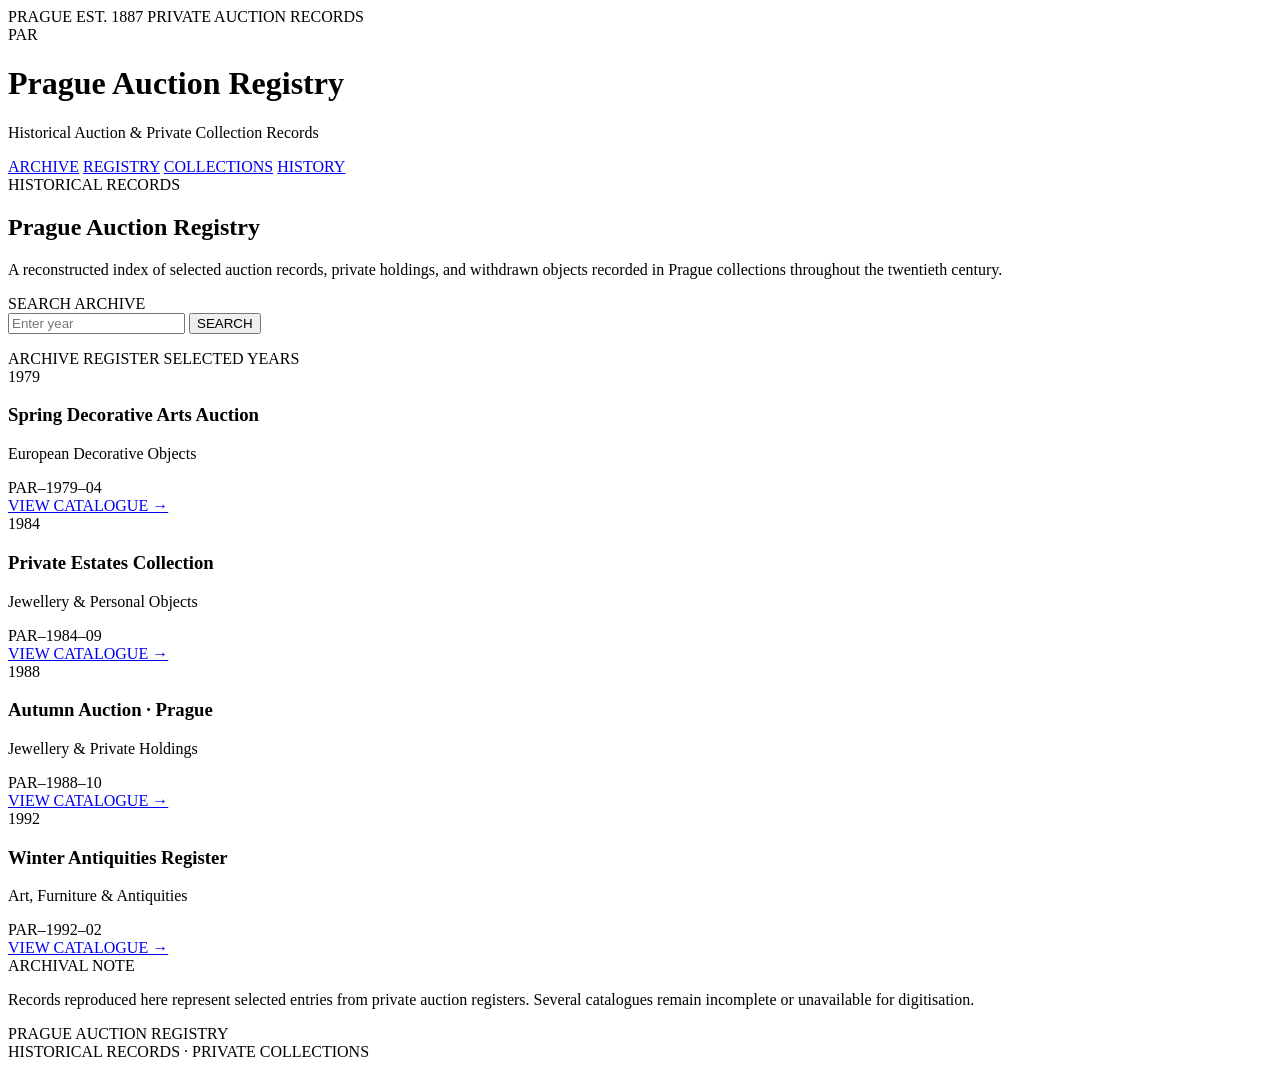
==== index.html @ 6ce58545 "Add initial HTML structure for auction registry" ====
<!DOCTYPE html>
<html lang="en">
<head>
    <meta charset="UTF-8">
    <meta name="viewport" content="width=device-width, initial-scale=1.0">

    <title>Prague Auction Registry</title>

    <link rel="stylesheet" href="style.css">
</head>

<body>

<header class="site-header">

    <div class="header-strip">
        <span>PRAGUE</span>
        <span>EST. 1887</span>
        <span>PRIVATE AUCTION RECORDS</span>
    </div>

    <div class="header-main">

        <div class="registry-mark">
            <div class="mark-circle">PAR</div>
        </div>

        <div class="title-block">
            <h1>Prague Auction Registry</h1>
            <p>Historical Auction &amp; Private Collection Records</p>
        </div>

    </div>

    <nav class="main-nav">
        <a href="index.html">ARCHIVE</a>
        <a href="#">REGISTRY</a>
        <a href="#">COLLECTIONS</a>
        <a href="#">HISTORY</a>
    </nav>

</header>


<main>

    <section class="intro">

        <div class="section-label">
            HISTORICAL RECORDS
        </div>

        <h2>Prague Auction Registry</h2>

        <p>
            A reconstructed index of selected auction records,
            private holdings, and withdrawn objects recorded in
            Prague collections throughout the twentieth century.
        </p>

    </section>


    <section class="search-section">

        <div class="section-label">
            SEARCH ARCHIVE
        </div>

        <div class="search-box">

            <input
                type="text"
                id="yearInput"
                placeholder="Enter year"
                maxlength="4"
            >

            <button onclick="searchArchive()">
                SEARCH
            </button>

        </div>

        <p id="searchMessage" class="search-message"></p>

    </section>


    <section class="catalogue-section">

        <div class="section-heading">
            <span>ARCHIVE REGISTER</span>
            <span>SELECTED YEARS</span>
        </div>


        <!-- 1979 -->

        <div class="catalogue-entry">

            <div class="catalogue-year">
                1979
            </div>

            <div class="catalogue-info">

                <h3>Spring Decorative Arts Auction</h3>

                <p>
                    European Decorative Objects
                </p>

                <span class="catalogue-ref">
                    PAR–1979–04
                </span>

            </div>

            <a href="#" class="view-link">
                VIEW CATALOGUE →
            </a>

        </div>


        <!-- 1984 -->

        <div class="catalogue-entry">

            <div class="catalogue-year">
                1984
            </div>

            <div class="catalogue-info">

                <h3>Private Estates Collection</h3>

                <p>
                    Jewellery &amp; Personal Objects
                </p>

                <span class="catalogue-ref">
                    PAR–1984–09
                </span>

            </div>

            <a href="#" class="view-link">
                VIEW CATALOGUE →
            </a>

        </div>


        <!-- 1988 -->

        <div class="catalogue-entry">

            <div class="catalogue-year">
                1988
            </div>

            <div class="catalogue-info">

                <h3>Autumn Auction · Prague</h3>

                <p>
                    Jewellery &amp; Private Holdings
                </p>

                <span class="catalogue-ref">
                    PAR–1988–10
                </span>

            </div>

            <a href="catalogue-1988.html" class="view-link">
                VIEW CATALOGUE →
            </a>

        </div>


        <!-- 1992 -->

        <div class="catalogue-entry">

            <div class="catalogue-year">
                1992
            </div>

            <div class="catalogue-info">

                <h3>Winter Antiquities Register</h3>

                <p>
                    Art, Furniture &amp; Antiquities
                </p>

                <span class="catalogue-ref">
                    PAR–1992–02
                </span>

            </div>

            <a href="#" class="view-link">
                VIEW CATALOGUE →
            </a>

        </div>

    </section>


    <section class="archive-note">

        <div class="note-label">
            ARCHIVAL NOTE
        </div>

        <p>
            Records reproduced here represent selected entries
            from private auction registers. Several catalogues
            remain incomplete or unavailable for digitisation.
        </p>

    </section>

</main>


<footer>

    <div>
        PRAGUE AUCTION REGISTRY
    </div>

    <div>
        HISTORICAL RECORDS · PRIVATE COLLECTIONS
    </div>

</footer>


<script>

function searchArchive() {

    const year = document
        .getElementById("yearInput")
        .value
        .trim();

    const message = document.getElementById("searchMessage");

    if (year === "1988") {

        window.location.href = "catalogue-1988.html";

    } else if (year === "") {

        message.textContent = "Please enter a year.";

    } else {

        message.textContent =
            "No catalogue is currently available for this year.";

    }

}

</script>

</body>
</html>
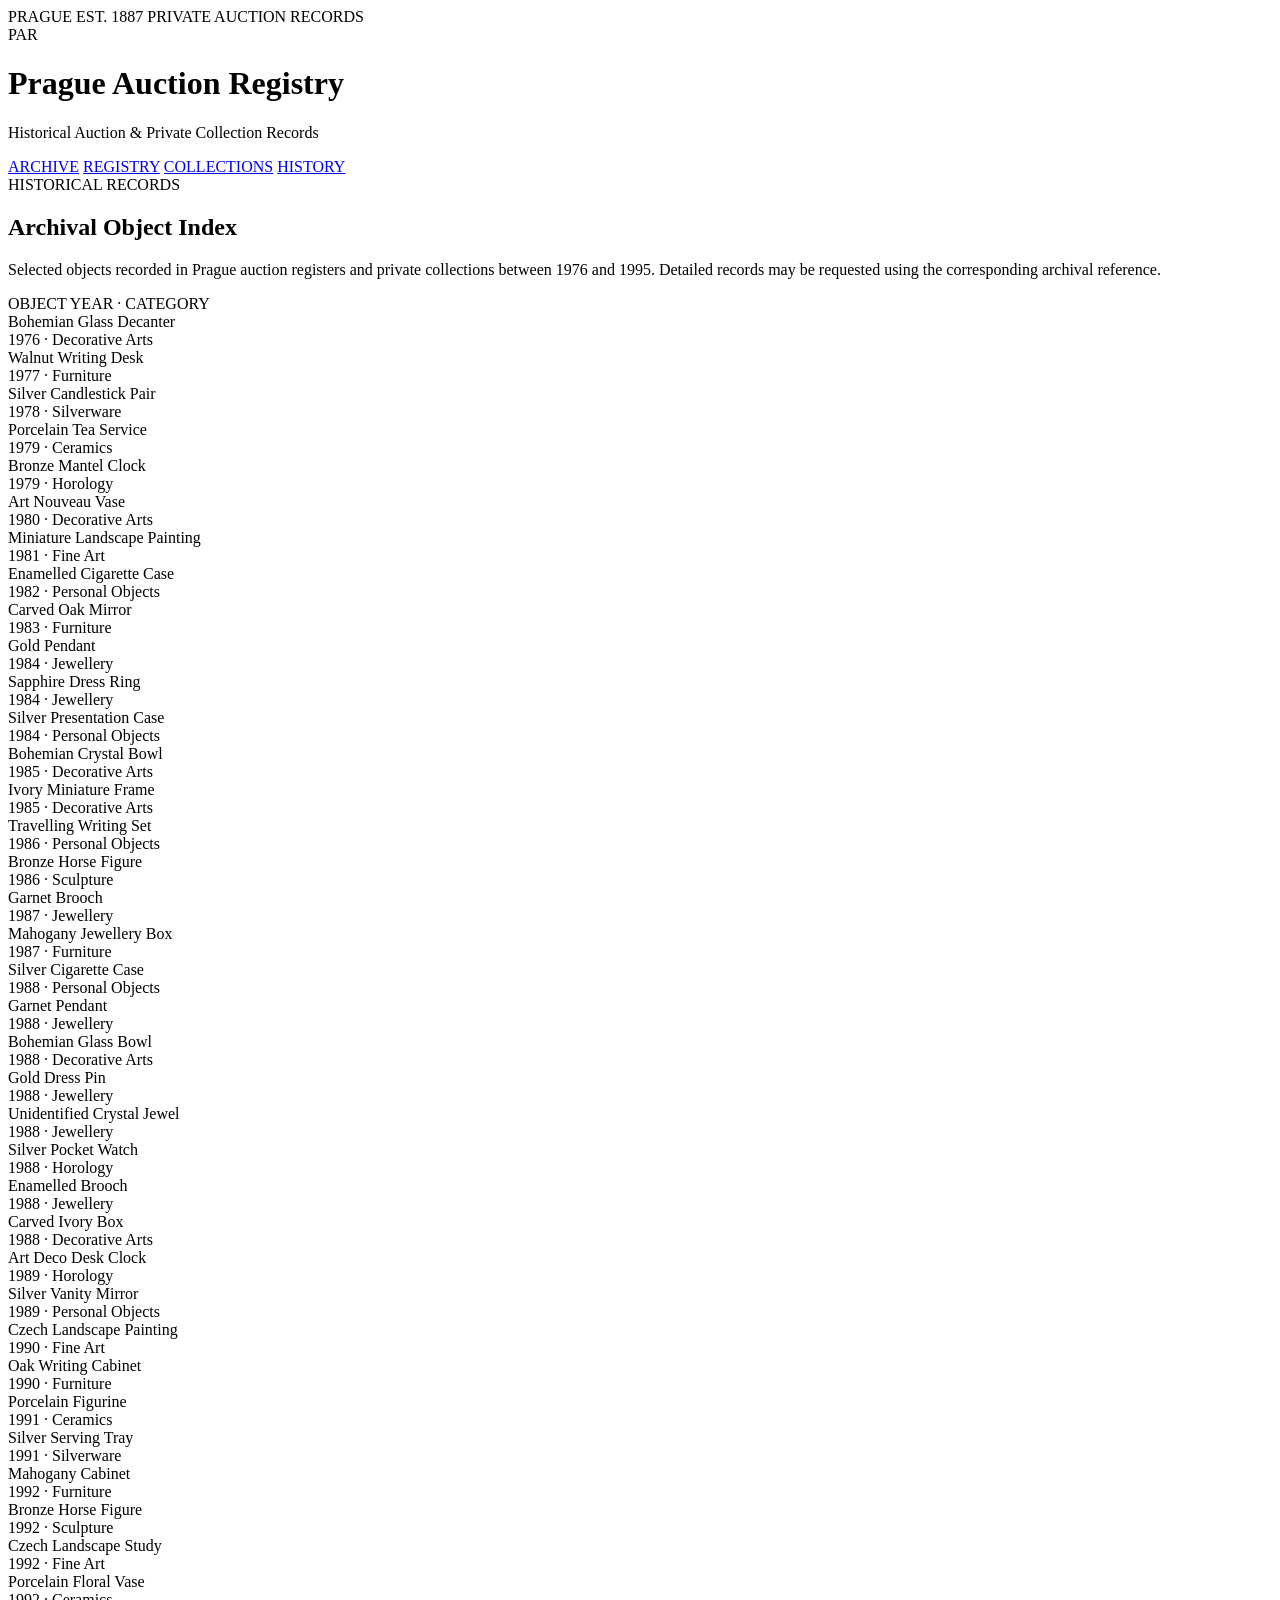
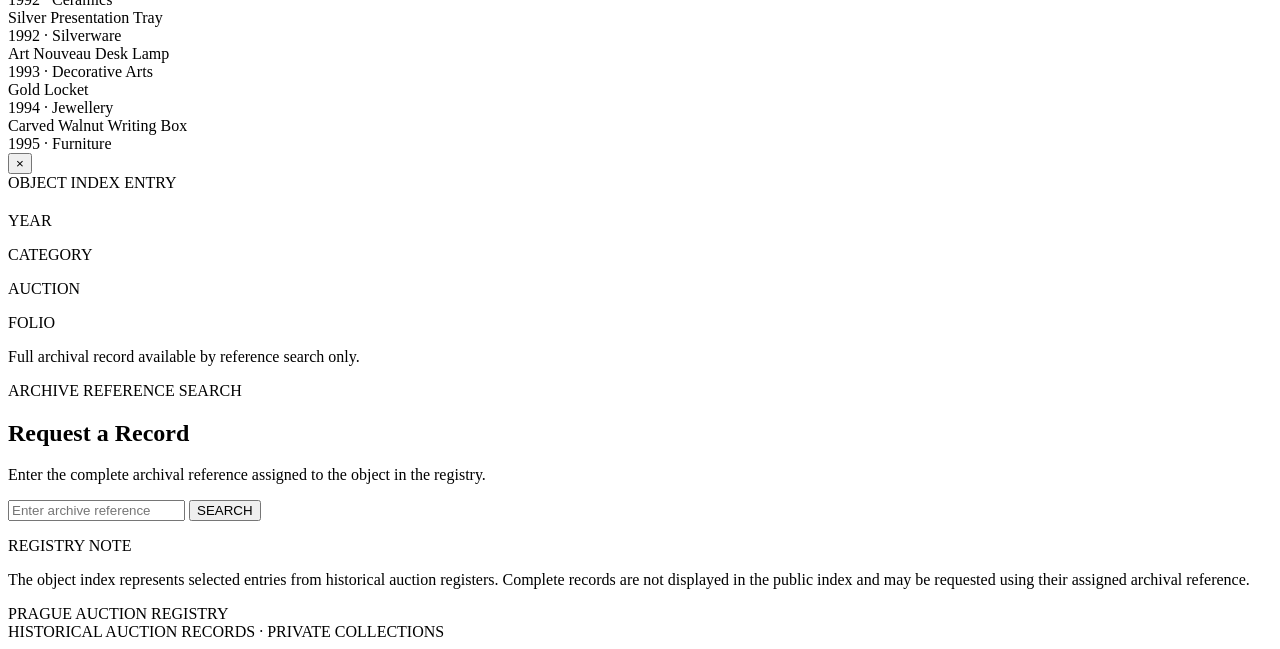
==== commit 31f92240: "Revise index.html for archival object index Updated the Prague Auction Registry to include an archiv" ====
--- a/index.html
+++ b/index.html
@@ -3,9 +3,7 @@
 <head>
     <meta charset="UTF-8">
     <meta name="viewport" content="width=device-width, initial-scale=1.0">
-
     <title>Prague Auction Registry</title>
-
     <link rel="stylesheet" href="style.css">
 </head>
 
@@ -50,179 +48,538 @@
             HISTORICAL RECORDS
         </div>
 
-        <h2>Prague Auction Registry</h2>
+        <h2>Archival Object Index</h2>
 
         <p>
-            A reconstructed index of selected auction records,
-            private holdings, and withdrawn objects recorded in
-            Prague collections throughout the twentieth century.
+            Selected objects recorded in Prague auction registers
+            and private collections between 1976 and 1995.
+            Detailed records may be requested using the
+            corresponding archival reference.
         </p>
 
     </section>
 
 
-    <section class="search-section">
+    <section class="index-section">
+
+        <div class="section-heading">
+            <span>OBJECT</span>
+            <span>YEAR · CATEGORY</span>
+        </div>
+
+
+        <!-- 1976 -->
+
+        <div class="object-entry" onclick="showObject('1')">
+            <div class="object-name">
+                Bohemian Glass Decanter
+            </div>
+            <div class="object-meta">
+                1976 · Decorative Arts
+            </div>
+        </div>
+
+
+        <!-- 1977 -->
+
+        <div class="object-entry" onclick="showObject('2')">
+            <div class="object-name">
+                Walnut Writing Desk
+            </div>
+            <div class="object-meta">
+                1977 · Furniture
+            </div>
+        </div>
+
+
+        <!-- 1978 -->
+
+        <div class="object-entry" onclick="showObject('3')">
+            <div class="object-name">
+                Silver Candlestick Pair
+            </div>
+            <div class="object-meta">
+                1978 · Silverware
+            </div>
+        </div>
+
+
+        <!-- 1979 -->
+
+        <div class="object-entry" onclick="showObject('4')">
+            <div class="object-name">
+                Porcelain Tea Service
+            </div>
+            <div class="object-meta">
+                1979 · Ceramics
+            </div>
+        </div>
+
+        <div class="object-entry" onclick="showObject('5')">
+            <div class="object-name">
+                Bronze Mantel Clock
+            </div>
+            <div class="object-meta">
+                1979 · Horology
+            </div>
+        </div>
+
+
+        <!-- 1980 -->
+
+        <div class="object-entry" onclick="showObject('6')">
+            <div class="object-name">
+                Art Nouveau Vase
+            </div>
+            <div class="object-meta">
+                1980 · Decorative Arts
+            </div>
+        </div>
+
+
+        <!-- 1981 -->
+
+        <div class="object-entry" onclick="showObject('7')">
+            <div class="object-name">
+                Miniature Landscape Painting
+            </div>
+            <div class="object-meta">
+                1981 · Fine Art
+            </div>
+        </div>
+
+
+        <!-- 1982 -->
+
+        <div class="object-entry" onclick="showObject('8')">
+            <div class="object-name">
+                Enamelled Cigarette Case
+            </div>
+            <div class="object-meta">
+                1982 · Personal Objects
+            </div>
+        </div>
+
+
+        <!-- 1983 -->
+
+        <div class="object-entry" onclick="showObject('9')">
+            <div class="object-name">
+                Carved Oak Mirror
+            </div>
+            <div class="object-meta">
+                1983 · Furniture
+            </div>
+        </div>
+
+
+        <!-- 1984 -->
+
+        <div class="object-entry" onclick="showObject('10')">
+            <div class="object-name">
+                Gold Pendant
+            </div>
+            <div class="object-meta">
+                1984 · Jewellery
+            </div>
+        </div>
+
+        <div class="object-entry" onclick="showObject('11')">
+            <div class="object-name">
+                Sapphire Dress Ring
+            </div>
+            <div class="object-meta">
+                1984 · Jewellery
+            </div>
+        </div>
+
+        <div class="object-entry" onclick="showObject('12')">
+            <div class="object-name">
+                Silver Presentation Case
+            </div>
+            <div class="object-meta">
+                1984 · Personal Objects
+            </div>
+        </div>
+
+
+        <!-- 1985 -->
+
+        <div class="object-entry" onclick="showObject('13')">
+            <div class="object-name">
+                Bohemian Crystal Bowl
+            </div>
+            <div class="object-meta">
+                1985 · Decorative Arts
+            </div>
+        </div>
+
+        <div class="object-entry" onclick="showObject('14')">
+            <div class="object-name">
+                Ivory Miniature Frame
+            </div>
+            <div class="object-meta">
+                1985 · Decorative Arts
+            </div>
+        </div>
+
+
+        <!-- 1986 -->
+
+        <div class="object-entry" onclick="showObject('15')">
+            <div class="object-name">
+                Travelling Writing Set
+            </div>
+            <div class="object-meta">
+                1986 · Personal Objects
+            </div>
+        </div>
+
+        <div class="object-entry" onclick="showObject('16')">
+            <div class="object-name">
+                Bronze Horse Figure
+            </div>
+            <div class="object-meta">
+                1986 · Sculpture
+            </div>
+        </div>
+
+
+        <!-- 1987 -->
+
+        <div class="object-entry" onclick="showObject('17')">
+            <div class="object-name">
+                Garnet Brooch
+            </div>
+            <div class="object-meta">
+                1987 · Jewellery
+            </div>
+        </div>
+
+        <div class="object-entry" onclick="showObject('18')">
+            <div class="object-name">
+                Mahogany Jewellery Box
+            </div>
+            <div class="object-meta">
+                1987 · Furniture
+            </div>
+        </div>
+
+
+        <!-- 1988 -->
+
+        <div class="object-entry" onclick="showObject('19')">
+            <div class="object-name">
+                Silver Cigarette Case
+            </div>
+            <div class="object-meta">
+                1988 · Personal Objects
+            </div>
+        </div>
+
+        <div class="object-entry" onclick="showObject('20')">
+            <div class="object-name">
+                Garnet Pendant
+            </div>
+            <div class="object-meta">
+                1988 · Jewellery
+            </div>
+        </div>
+
+        <div class="object-entry" onclick="showObject('21')">
+            <div class="object-name">
+                Bohemian Glass Bowl
+            </div>
+            <div class="object-meta">
+                1988 · Decorative Arts
+            </div>
+        </div>
+
+        <div class="object-entry" onclick="showObject('22')">
+            <div class="object-name">
+                Gold Dress Pin
+            </div>
+            <div class="object-meta">
+                1988 · Jewellery
+            </div>
+        </div>
+
+        <div class="object-entry" onclick="showObject('23')">
+            <div class="object-name">
+                Unidentified Crystal Jewel
+            </div>
+            <div class="object-meta">
+                1988 · Jewellery
+            </div>
+        </div>
+
+        <div class="object-entry" onclick="showObject('24')">
+            <div class="object-name">
+                Silver Pocket Watch
+            </div>
+            <div class="object-meta">
+                1988 · Horology
+            </div>
+        </div>
+
+        <div class="object-entry" onclick="showObject('25')">
+            <div class="object-name">
+                Enamelled Brooch
+            </div>
+            <div class="object-meta">
+                1988 · Jewellery
+            </div>
+        </div>
+
+        <div class="object-entry" onclick="showObject('26')">
+            <div class="object-name">
+                Carved Ivory Box
+            </div>
+            <div class="object-meta">
+                1988 · Decorative Arts
+            </div>
+        </div>
+
+
+        <!-- 1989 -->
+
+        <div class="object-entry" onclick="showObject('27')">
+            <div class="object-name">
+                Art Deco Desk Clock
+            </div>
+            <div class="object-meta">
+                1989 · Horology
+            </div>
+        </div>
+
+        <div class="object-entry" onclick="showObject('28')">
+            <div class="object-name">
+                Silver Vanity Mirror
+            </div>
+            <div class="object-meta">
+                1989 · Personal Objects
+            </div>
+        </div>
+
+
+        <!-- 1990 -->
+
+        <div class="object-entry" onclick="showObject('29')">
+            <div class="object-name">
+                Czech Landscape Painting
+            </div>
+            <div class="object-meta">
+                1990 · Fine Art
+            </div>
+        </div>
+
+        <div class="object-entry" onclick="showObject('30')">
+            <div class="object-name">
+                Oak Writing Cabinet
+            </div>
+            <div class="object-meta">
+                1990 · Furniture
+            </div>
+        </div>
+
+
+        <!-- 1991 -->
+
+        <div class="object-entry" onclick="showObject('31')">
+            <div class="object-name">
+                Porcelain Figurine
+            </div>
+            <div class="object-meta">
+                1991 · Ceramics
+            </div>
+        </div>
+
+        <div class="object-entry" onclick="showObject('32')">
+            <div class="object-name">
+                Silver Serving Tray
+            </div>
+            <div class="object-meta">
+                1991 · Silverware
+            </div>
+        </div>
+
+
+        <!-- 1992 -->
+
+        <div class="object-entry" onclick="showObject('33')">
+            <div class="object-name">
+                Mahogany Cabinet
+            </div>
+            <div class="object-meta">
+                1992 · Furniture
+            </div>
+        </div>
+
+        <div class="object-entry" onclick="showObject('34')">
+            <div class="object-name">
+                Bronze Horse Figure
+            </div>
+            <div class="object-meta">
+                1992 · Sculpture
+            </div>
+        </div>
+
+        <div class="object-entry" onclick="showObject('35')">
+            <div class="object-name">
+                Czech Landscape Study
+            </div>
+            <div class="object-meta">
+                1992 · Fine Art
+            </div>
+        </div>
+
+        <div class="object-entry" onclick="showObject('36')">
+            <div class="object-name">
+                Porcelain Floral Vase
+            </div>
+            <div class="object-meta">
+                1992 · Ceramics
+            </div>
+        </div>
+
+        <div class="object-entry" onclick="showObject('37')">
+            <div class="object-name">
+                Silver Presentation Tray
+            </div>
+            <div class="object-meta">
+                1992 · Silverware
+            </div>
+        </div>
+
+
+        <!-- 1993 -->
+
+        <div class="object-entry" onclick="showObject('38')">
+            <div class="object-name">
+                Art Nouveau Desk Lamp
+            </div>
+            <div class="object-meta">
+                1993 · Decorative Arts
+            </div>
+        </div>
+
+
+        <!-- 1994 -->
+
+        <div class="object-entry" onclick="showObject('39')">
+            <div class="object-name">
+                Gold Locket
+            </div>
+            <div class="object-meta">
+                1994 · Jewellery
+            </div>
+        </div>
+
+
+        <!-- 1995 -->
+
+        <div class="object-entry" onclick="showObject('40')">
+            <div class="object-name">
+                Carved Walnut Writing Box
+            </div>
+            <div class="object-meta">
+                1995 · Furniture
+            </div>
+        </div>
+
+    </section>
+
+
+    <!-- OBJECT DETAIL PANEL -->
+
+    <section id="objectPanel" class="object-panel">
+
+        <button class="close-panel" onclick="closeObject()">
+            ×
+        </button>
 
         <div class="section-label">
-            SEARCH ARCHIVE
-        </div>
+            OBJECT INDEX ENTRY
+        </div>
+
+        <h2 id="panelName"></h2>
+
+        <div class="panel-details">
+
+            <p>
+                <span>YEAR</span>
+                <strong id="panelYear"></strong>
+            </p>
+
+            <p>
+                <span>CATEGORY</span>
+                <strong id="panelCategory"></strong>
+            </p>
+
+            <p>
+                <span>AUCTION</span>
+                <strong id="panelAuction"></strong>
+            </p>
+
+            <p>
+                <span>FOLIO</span>
+                <strong id="panelFolio"></strong>
+            </p>
+
+        </div>
+
+        <p class="panel-note">
+            Full archival record available by reference search only.
+        </p>
+
+    </section>
+
+
+    <!-- SEARCH -->
+
+    <section class="reference-search">
+
+        <div class="section-label">
+            ARCHIVE REFERENCE SEARCH
+        </div>
+
+        <h2>Request a Record</h2>
+
+        <p>
+            Enter the complete archival reference assigned to
+            the object in the registry.
+        </p>
 
         <div class="search-box">
 
             <input
                 type="text"
-                id="yearInput"
-                placeholder="Enter year"
-                maxlength="4"
+                id="referenceInput"
+                placeholder="Enter archive reference"
             >
 
-            <button onclick="searchArchive()">
+            <button onclick="searchReference()">
                 SEARCH
             </button>
 
         </div>
 
-        <p id="searchMessage" class="search-message"></p>
+        <p id="referenceMessage" class="search-message"></p>
 
     </section>
 
 
-    <section class="catalogue-section">
-
-        <div class="section-heading">
-            <span>ARCHIVE REGISTER</span>
-            <span>SELECTED YEARS</span>
-        </div>
-
-
-        <!-- 1979 -->
-
-        <div class="catalogue-entry">
-
-            <div class="catalogue-year">
-                1979
-            </div>
-
-            <div class="catalogue-info">
-
-                <h3>Spring Decorative Arts Auction</h3>
-
-                <p>
-                    European Decorative Objects
-                </p>
-
-                <span class="catalogue-ref">
-                    PAR–1979–04
-                </span>
-
-            </div>
-
-            <a href="#" class="view-link">
-                VIEW CATALOGUE →
-            </a>
-
-        </div>
-
-
-        <!-- 1984 -->
-
-        <div class="catalogue-entry">
-
-            <div class="catalogue-year">
-                1984
-            </div>
-
-            <div class="catalogue-info">
-
-                <h3>Private Estates Collection</h3>
-
-                <p>
-                    Jewellery &amp; Personal Objects
-                </p>
-
-                <span class="catalogue-ref">
-                    PAR–1984–09
-                </span>
-
-            </div>
-
-            <a href="#" class="view-link">
-                VIEW CATALOGUE →
-            </a>
-
-        </div>
-
-
-        <!-- 1988 -->
-
-        <div class="catalogue-entry">
-
-            <div class="catalogue-year">
-                1988
-            </div>
-
-            <div class="catalogue-info">
-
-                <h3>Autumn Auction · Prague</h3>
-
-                <p>
-                    Jewellery &amp; Private Holdings
-                </p>
-
-                <span class="catalogue-ref">
-                    PAR–1988–10
-                </span>
-
-            </div>
-
-            <a href="catalogue-1988.html" class="view-link">
-                VIEW CATALOGUE →
-            </a>
-
-        </div>
-
-
-        <!-- 1992 -->
-
-        <div class="catalogue-entry">
-
-            <div class="catalogue-year">
-                1992
-            </div>
-
-            <div class="catalogue-info">
-
-                <h3>Winter Antiquities Register</h3>
-
-                <p>
-                    Art, Furniture &amp; Antiquities
-                </p>
-
-                <span class="catalogue-ref">
-                    PAR–1992–02
-                </span>
-
-            </div>
-
-            <a href="#" class="view-link">
-                VIEW CATALOGUE →
-            </a>
-
-        </div>
-
-    </section>
-
-
     <section class="archive-note">
 
         <div class="note-label">
-            ARCHIVAL NOTE
+            REGISTRY NOTE
         </div>
 
         <p>
-            Records reproduced here represent selected entries
-            from private auction registers. Several catalogues
-            remain incomplete or unavailable for digitisation.
+            The object index represents selected entries from
+            historical auction registers. Complete records are
+            not displayed in the public index and may be requested
+            using their assigned archival reference.
         </p>
 
     </section>
@@ -237,7 +594,7 @@
     </div>
 
     <div>
-        HISTORICAL RECORDS · PRIVATE COLLECTIONS
+        HISTORICAL AUCTION RECORDS · PRIVATE COLLECTIONS
     </div>
 
 </footer>
@@ -245,27 +602,389 @@
 
 <script>
 
-function searchArchive() {
-
-    const year = document
-        .getElementById("yearInput")
+const objects = {
+
+    "1": {
+        name: "Bohemian Glass Decanter",
+        year: "1976",
+        category: "Decorative Arts",
+        auction: "Spring Decorative Arts Register",
+        folio: "014"
+    },
+
+    "2": {
+        name: "Walnut Writing Desk",
+        year: "1977",
+        category: "Furniture",
+        auction: "Winter Private Holdings",
+        folio: "021"
+    },
+
+    "3": {
+        name: "Silver Candlestick Pair",
+        year: "1978",
+        category: "Silverware",
+        auction: "Spring Household Collection",
+        folio: "033"
+    },
+
+    "4": {
+        name: "Porcelain Tea Service",
+        year: "1979",
+        category: "Ceramics",
+        auction: "Spring Decorative Arts Auction",
+        folio: "041"
+    },
+
+    "5": {
+        name: "Bronze Mantel Clock",
+        year: "1979",
+        category: "Horology",
+        auction: "Spring Decorative Arts Auction",
+        folio: "047"
+    },
+
+    "6": {
+        name: "Art Nouveau Vase",
+        year: "1980",
+        category: "Decorative Arts",
+        auction: "Annual Decorative Register",
+        folio: "052"
+    },
+
+    "7": {
+        name: "Miniature Landscape Painting",
+        year: "1981",
+        category: "Fine Art",
+        auction: "Private Art Holdings",
+        folio: "061"
+    },
+
+    "8": {
+        name: "Enamelled Cigarette Case",
+        year: "1982",
+        category: "Personal Objects",
+        auction: "Autumn Private Collection",
+        folio: "074"
+    },
+
+    "9": {
+        name: "Carved Oak Mirror",
+        year: "1983",
+        category: "Furniture",
+        auction: "Estate Decorative Collection",
+        folio: "081"
+    },
+
+    "10": {
+        name: "Gold Pendant",
+        year: "1984",
+        category: "Jewellery",
+        auction: "Private Estates Collection",
+        folio: "052"
+    },
+
+    "11": {
+        name: "Sapphire Dress Ring",
+        year: "1984",
+        category: "Jewellery",
+        auction: "Private Estates Collection",
+        folio: "055"
+    },
+
+    "12": {
+        name: "Silver Presentation Case",
+        year: "1984",
+        category: "Personal Objects",
+        auction: "Private Estates Collection",
+        folio: "066"
+    },
+
+    "13": {
+        name: "Bohemian Crystal Bowl",
+        year: "1985",
+        category: "Decorative Arts",
+        auction: "Spring Decorative Collection",
+        folio: "072"
+    },
+
+    "14": {
+        name: "Ivory Miniature Frame",
+        year: "1985",
+        category: "Decorative Arts",
+        auction: "Spring Decorative Collection",
+        folio: "078"
+    },
+
+    "15": {
+        name: "Travelling Writing Set",
+        year: "1986",
+        category: "Personal Objects",
+        auction: "Private Travelling Collection",
+        folio: "084"
+    },
+
+    "16": {
+        name: "Bronze Horse Figure",
+        year: "1986",
+        category: "Sculpture",
+        auction: "European Sculpture Register",
+        folio: "091"
+    },
+
+    "17": {
+        name: "Garnet Brooch",
+        year: "1987",
+        category: "Jewellery",
+        auction: "Autumn Jewellery Collection",
+        folio: "097"
+    },
+
+    "18": {
+        name: "Mahogany Jewellery Box",
+        year: "1987",
+        category: "Furniture",
+        auction: "Autumn Private Holdings",
+        folio: "103"
+    },
+
+    "19": {
+        name: "Silver Cigarette Case",
+        year: "1988",
+        category: "Personal Objects",
+        auction: "Autumn Auction · Prague",
+        folio: "068"
+    },
+
+    "20": {
+        name: "Garnet Pendant",
+        year: "1988",
+        category: "Jewellery",
+        auction: "Autumn Auction · Prague",
+        folio: "070"
+    },
+
+    "21": {
+        name: "Bohemian Glass Bowl",
+        year: "1988",
+        category: "Decorative Arts",
+        auction: "Autumn Auction · Prague",
+        folio: "071"
+    },
+
+    "22": {
+        name: "Gold Dress Pin",
+        year: "1988",
+        category: "Jewellery",
+        auction: "Autumn Auction · Prague",
+        folio: "072"
+    },
+
+    "23": {
+        name: "Unidentified Crystal Jewel",
+        year: "1988",
+        category: "Jewellery",
+        auction: "Autumn Auction · Prague",
+        folio: "073"
+    },
+
+    "24": {
+        name: "Silver Pocket Watch",
+        year: "1988",
+        category: "Horology",
+        auction: "Autumn Auction · Prague",
+        folio: "074"
+    },
+
+    "25": {
+        name: "Enamelled Brooch",
+        year: "1988",
+        category: "Jewellery",
+        auction: "Autumn Auction · Prague",
+        folio: "076"
+    },
+
+    "26": {
+        name: "Carved Ivory Box",
+        year: "1988",
+        category: "Decorative Arts",
+        auction: "Autumn Auction · Prague",
+        folio: "078"
+    },
+
+    "27": {
+        name: "Art Deco Desk Clock",
+        year: "1989",
+        category: "Horology",
+        auction: "Spring Private Collection",
+        folio: "084"
+    },
+
+    "28": {
+        name: "Silver Vanity Mirror",
+        year: "1989",
+        category: "Personal Objects",
+        auction: "Spring Private Collection",
+        folio: "091"
+    },
+
+    "29": {
+        name: "Czech Landscape Painting",
+        year: "1990",
+        category: "Fine Art",
+        auction: "European Art Register",
+        folio: "097"
+    },
+
+    "30": {
+        name: "Oak Writing Cabinet",
+        year: "1990",
+        category: "Furniture",
+        auction: "European Estates Collection",
+        folio: "104"
+    },
+
+    "31": {
+        name: "Porcelain Figurine",
+        year: "1991",
+        category: "Ceramics",
+        auction: "Winter Antiquities Register",
+        folio: "112"
+    },
+
+    "32": {
+        name: "Silver Serving Tray",
+        year: "1991",
+        category: "Silverware",
+        auction: "Winter Antiquities Register",
+        folio: "118"
+    },
+
+    "33": {
+        name: "Mahogany Cabinet",
+        year: "1992",
+        category: "Furniture",
+        auction: "Winter Antiquities Register",
+        folio: "081"
+    },
+
+    "34": {
+        name: "Bronze Horse Figure",
+        year: "1992",
+        category: "Sculpture",
+        auction: "Winter Antiquities Register",
+        folio: "087"
+    },
+
+    "35": {
+        name: "Czech Landscape Study",
+        year: "1992",
+        category: "Fine Art",
+        auction: "Winter Antiquities Register",
+        folio: "090"
+    },
+
+    "36": {
+        name: "Porcelain Floral Vase",
+        year: "1992",
+        category: "Ceramics",
+        auction: "Winter Antiquities Register",
+        folio: "093"
+    },
+
+    "37": {
+        name: "Silver Presentation Tray",
+        year: "1992",
+        category: "Silverware",
+        auction: "Winter Antiquities Register",
+        folio: "096"
+    },
+
+    "38": {
+        name: "Art Nouveau Desk Lamp",
+        year: "1993",
+        category: "Decorative Arts",
+        auction: "Spring Decorative Collection",
+        folio: "104"
+    },
+
+    "39": {
+        name: "Gold Locket",
+        year: "1994",
+        category: "Jewellery",
+        auction: "Private Jewellery Register",
+        folio: "117"
+    },
+
+    "40": {
+        name: "Carved Walnut Writing Box",
+        year: "1995",
+        category: "Furniture",
+        auction: "Private Estates Collection",
+        folio: "124"
+    }
+
+};
+
+
+function showObject(id) {
+
+    const object = objects[id];
+
+    document.getElementById("panelName").textContent =
+        object.name;
+
+    document.getElementById("panelYear").textContent =
+        object.year;
+
+    document.getElementById("panelCategory").textContent =
+        object.category;
+
+    document.getElementById("panelAuction").textContent =
+        object.auction;
+
+    document.getElementById("panelFolio").textContent =
+        object.folio;
+
+    document.getElementById("objectPanel").classList.add("visible");
+
+    document.getElementById("objectPanel")
+        .scrollIntoView({
+            behavior: "smooth",
+            block: "center"
+        });
+}
+
+
+function closeObject() {
+
+    document
+        .getElementById("objectPanel")
+        .classList.remove("visible");
+
+}
+
+
+function searchReference() {
+
+    const input = document
+        .getElementById("referenceInput")
         .value
-        .trim();
-
-    const message = document.getElementById("searchMessage");
-
-    if (year === "1988") {
-
-        window.location.href = "catalogue-1988.html";
-
-    } else if (year === "") {
-
-        message.textContent = "Please enter a year.";
+        .trim()
+        .toUpperCase();
+
+    const message =
+        document.getElementById("referenceMessage");
+
+    if (input === "PAR-1988-073") {
+
+        window.location.href =
+            "record-1988.html";
 
     } else {
 
         message.textContent =
-            "No catalogue is currently available for this year.";
+            "No public record was found for this reference.";
 
     }
 
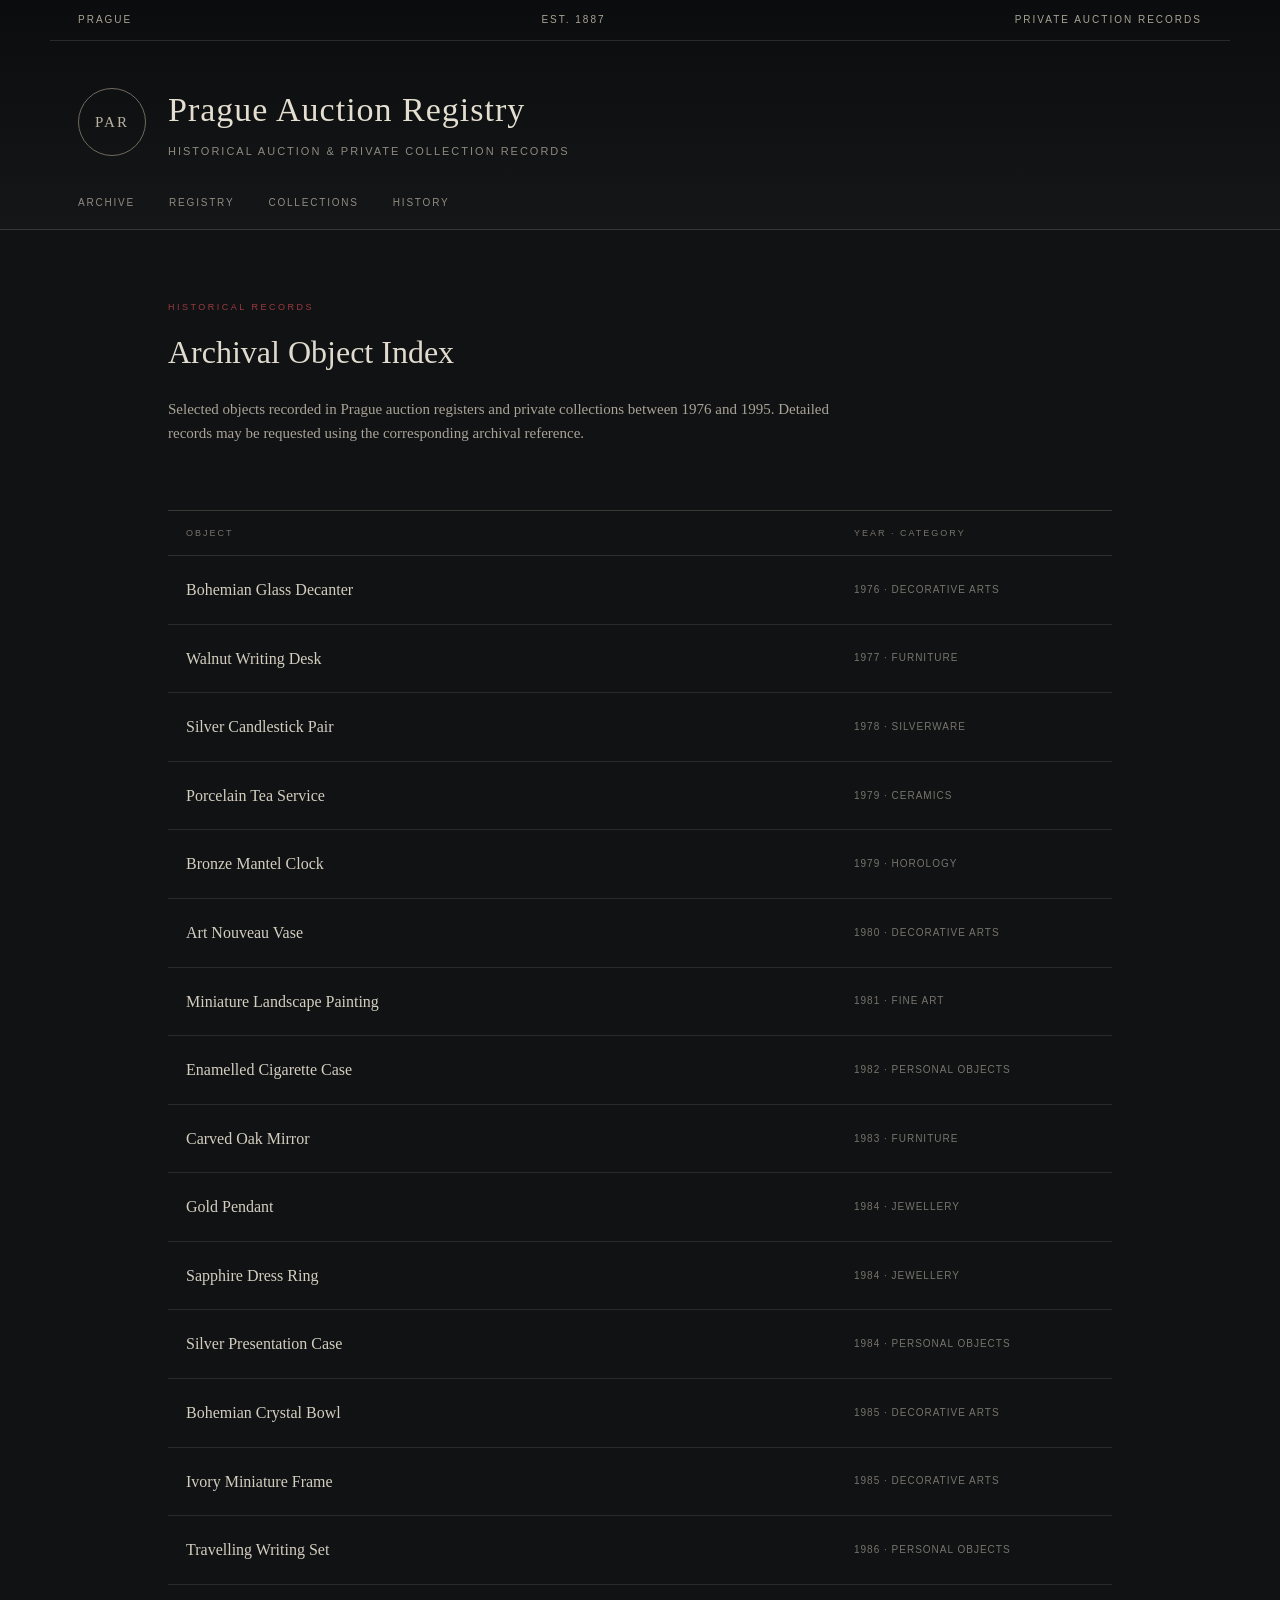
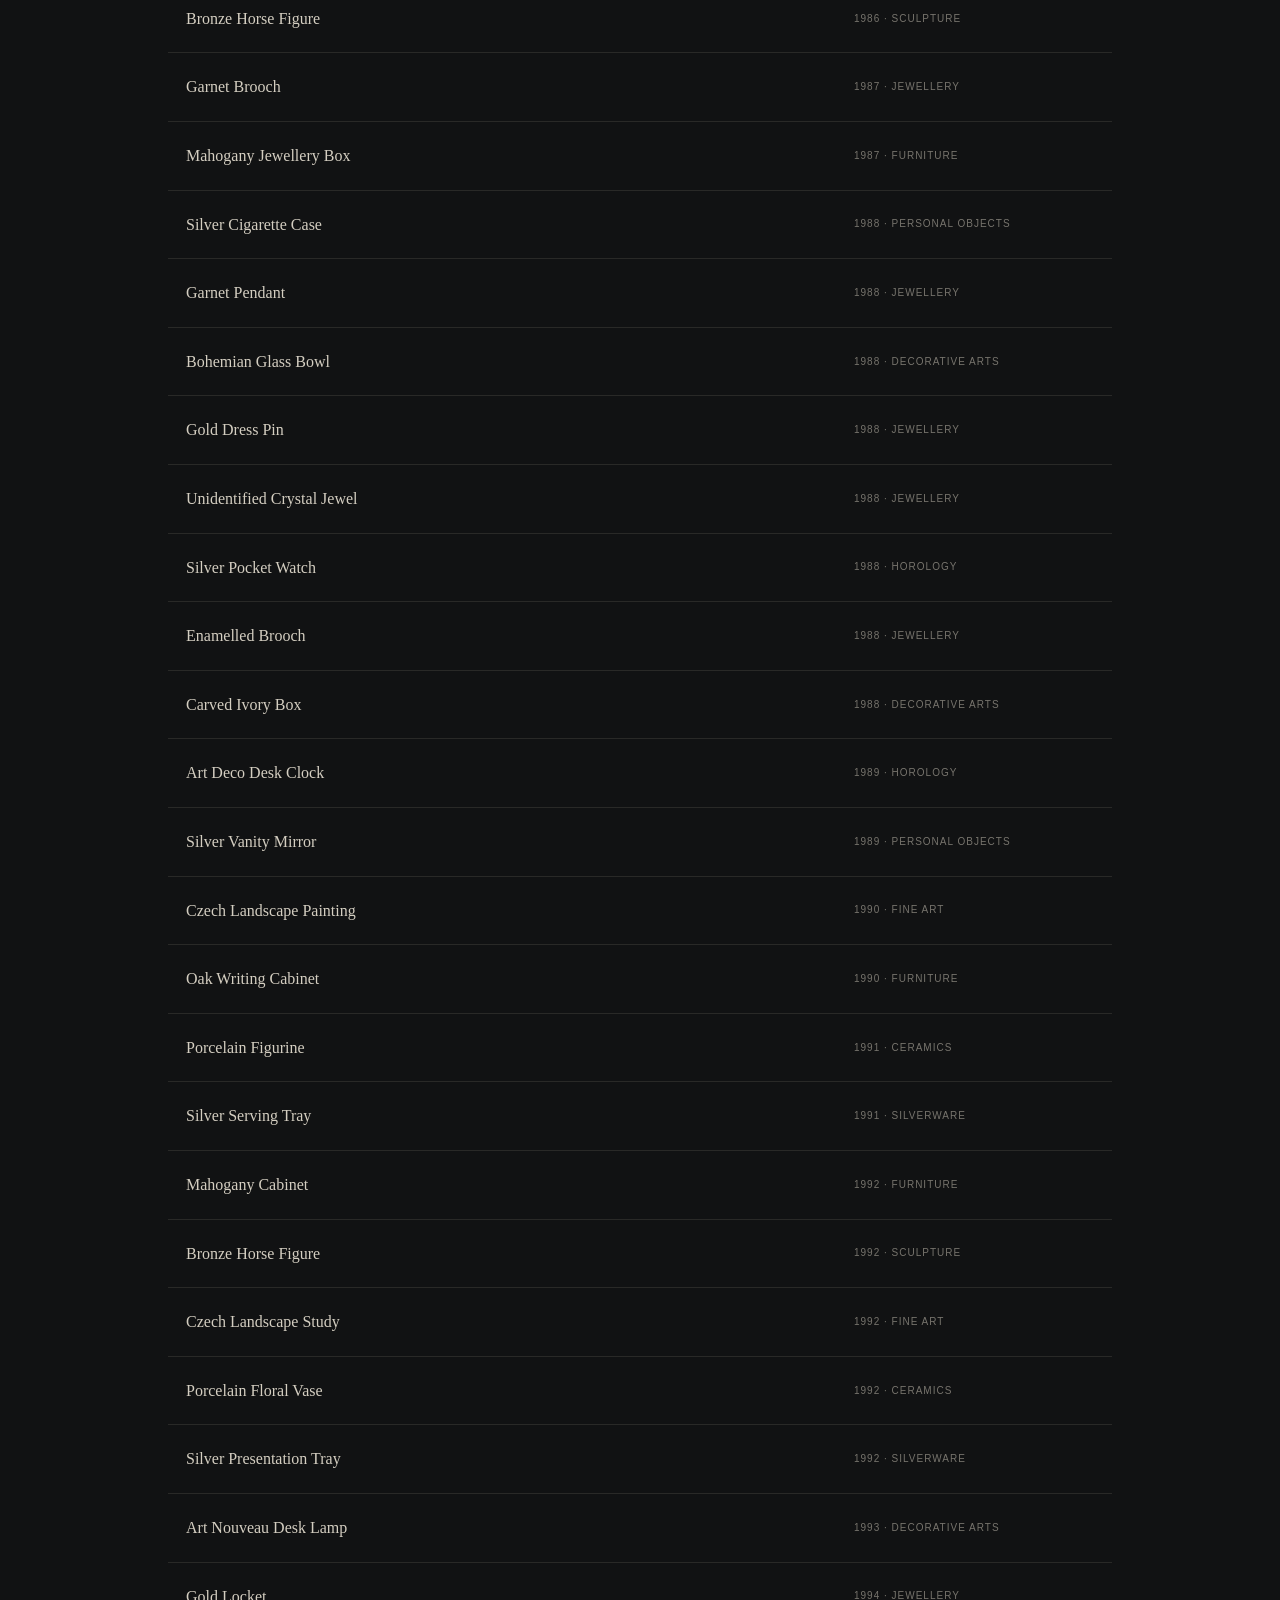
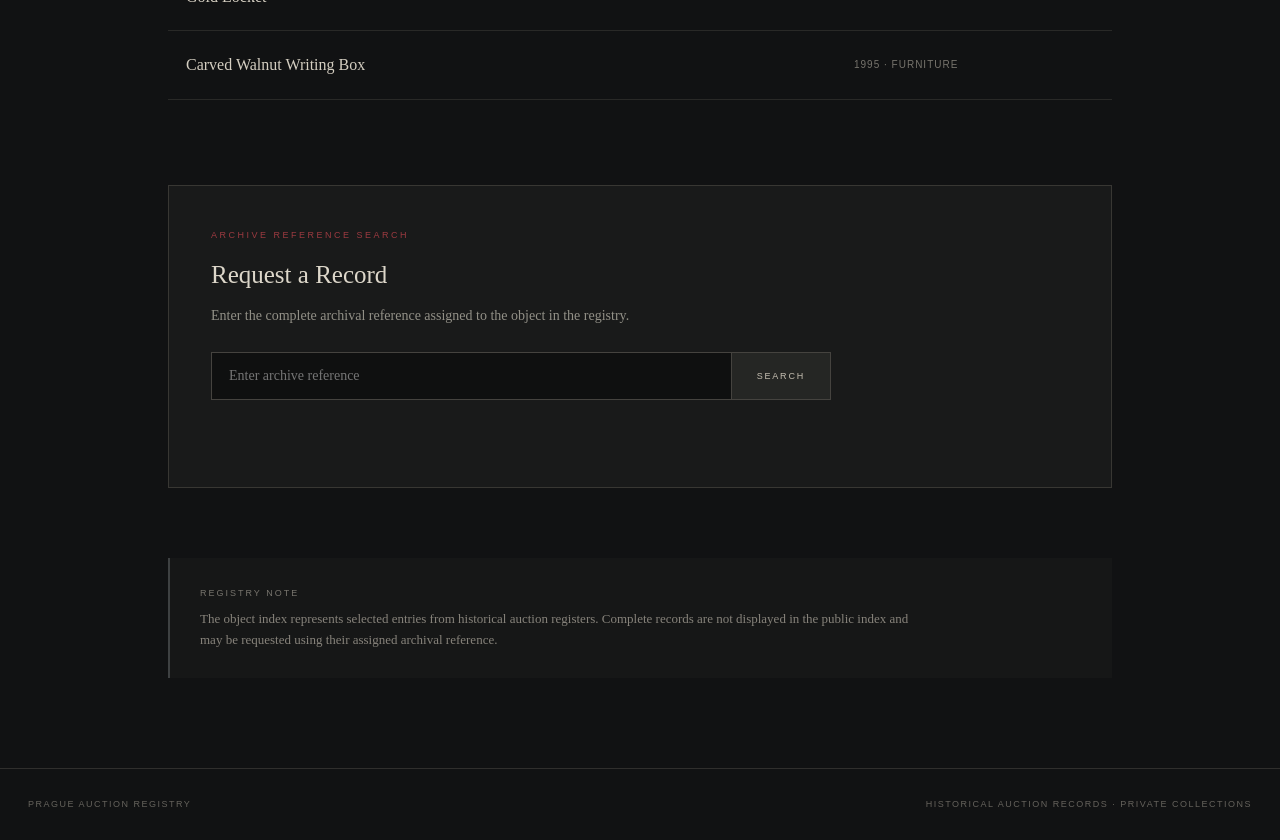
==== commit d4a3b7fc: "Add input validation and redirect logic" ====
--- a/index.html
+++ b/index.html
@@ -976,6 +976,14 @@
     const message =
         document.getElementById("referenceMessage");
 
+    if (!input) {
+
+        message.textContent =
+            "Please enter an archive reference.";
+
+        return;
+    }
+
     if (input === "PAR-1988-073") {
 
         window.location.href =
@@ -983,8 +991,9 @@
 
     } else {
 
-        message.textContent =
-            "No public record was found for this reference.";
+        window.location.href =
+            "records.html?ref=" +
+            encodeURIComponent(input);
 
     }
 
--- a/style.css
+++ b/style.css
@@ -0,0 +1,595 @@
+/* =========================================
+   PRAGUE AUCTION REGISTRY
+   Historical Registry Aesthetic
+   ========================================= */
+
+* {
+    box-sizing: border-box;
+}
+
+html {
+    scroll-behavior: smooth;
+}
+
+body {
+    margin: 0;
+    background: #111213;
+    color: #d8d2c5;
+    font-family: Georgia, "Times New Roman", serif;
+    line-height: 1.6;
+}
+
+
+/* =========================================
+   HEADER
+   ========================================= */
+
+.site-header {
+    background:
+        linear-gradient(
+            180deg,
+            #0b0c0d 0%,
+            #151617 100%
+        );
+
+    border-bottom: 1px solid #383735;
+}
+
+.header-strip {
+    max-width: 1180px;
+    margin: auto;
+    padding: 12px 28px;
+
+    display: flex;
+    justify-content: space-between;
+
+    font-family: Arial, sans-serif;
+    font-size: 10px;
+    letter-spacing: 2px;
+    text-transform: uppercase;
+
+    color: #aaa397;
+
+    border-bottom: 1px solid #292a29;
+}
+
+
+/* Czech-inspired accent line */
+
+.header-strip::after {
+    content: "";
+    position: absolute;
+    left: 0;
+    right: 0;
+}
+
+
+/* =========================================
+   HEADER MAIN
+   ========================================= */
+
+.header-main {
+    max-width: 1180px;
+    margin: auto;
+    padding: 42px 28px 34px;
+
+    display: flex;
+    align-items: center;
+    gap: 22px;
+}
+
+.registry-mark {
+    flex-shrink: 0;
+}
+
+.mark-circle {
+    width: 68px;
+    height: 68px;
+
+    border: 1px solid #706b61;
+    border-radius: 50%;
+
+    display: flex;
+    align-items: center;
+    justify-content: center;
+
+    color: #b9b1a2;
+
+    font-family: Georgia, serif;
+    font-size: 15px;
+    letter-spacing: 2px;
+}
+
+.title-block h1 {
+    margin: 0;
+
+    font-size: 34px;
+    font-weight: normal;
+    letter-spacing: 1px;
+
+    color: #e4ded1;
+}
+
+.title-block p {
+    margin: 6px 0 0;
+
+    font-family: Arial, sans-serif;
+    font-size: 11px;
+    letter-spacing: 2px;
+    text-transform: uppercase;
+
+    color: #8f8a80;
+}
+
+
+/* =========================================
+   NAVIGATION
+   ========================================= */
+
+.main-nav {
+    max-width: 1180px;
+    margin: auto;
+
+    padding: 0 28px 18px;
+
+    display: flex;
+    gap: 34px;
+}
+
+.main-nav a {
+    color: #918c82;
+    text-decoration: none;
+
+    font-family: Arial, sans-serif;
+    font-size: 10px;
+    letter-spacing: 1.8px;
+
+    transition: color 0.2s ease;
+}
+
+.main-nav a:hover {
+    color: #b43d43;
+}
+
+
+/* =========================================
+   MAIN
+   ========================================= */
+
+main {
+    max-width: 1000px;
+    margin: auto;
+    padding: 70px 28px 90px;
+}
+
+
+/* =========================================
+   INTRO
+   ========================================= */
+
+.intro {
+    max-width: 760px;
+    margin-bottom: 65px;
+}
+
+.section-label {
+    margin-bottom: 13px;
+
+    font-family: Arial, sans-serif;
+    font-size: 9px;
+    letter-spacing: 2.5px;
+    text-transform: uppercase;
+
+    color: #9b3a40;
+}
+
+.intro h2 {
+    margin: 0 0 18px;
+
+    font-size: 32px;
+    font-weight: normal;
+
+    color: #e1dbcf;
+}
+
+.intro p {
+    margin: 0;
+
+    max-width: 690px;
+
+    font-size: 15px;
+    color: #a9a398;
+}
+
+
+/* =========================================
+   INDEX SECTION
+   ========================================= */
+
+.index-section {
+    border-top: 1px solid #3a3936;
+}
+
+.section-heading {
+    display: grid;
+    grid-template-columns: 1fr 240px;
+
+    padding: 15px 18px;
+
+    font-family: Arial, sans-serif;
+    font-size: 9px;
+    letter-spacing: 2px;
+    text-transform: uppercase;
+
+    color: #77736b;
+
+    border-bottom: 1px solid #302f2d;
+}
+
+
+/* =========================================
+   OBJECT ENTRIES
+   ========================================= */
+
+.object-entry {
+    display: grid;
+    grid-template-columns: 1fr 240px;
+
+    padding: 21px 18px;
+
+    border-bottom: 1px solid #292927;
+
+    cursor: pointer;
+
+    transition:
+        background 0.2s ease,
+        padding-left 0.2s ease;
+}
+
+.object-entry:hover {
+    background: #181918;
+    padding-left: 24px;
+}
+
+.object-name {
+    font-size: 16px;
+    color: #d4cec1;
+}
+
+.object-meta {
+    font-family: Arial, sans-serif;
+    font-size: 10px;
+    letter-spacing: 1px;
+    text-transform: uppercase;
+
+    color: #77746d;
+
+    display: flex;
+    align-items: center;
+}
+
+
+/* =========================================
+   OBJECT PANEL
+   ========================================= */
+
+.object-panel {
+    display: none;
+
+    position: relative;
+
+    margin: 50px 0;
+
+    padding: 38px 42px;
+
+    background: #1b1c1c;
+
+    border: 1px solid #4a4741;
+
+    box-shadow:
+        0 18px 45px rgba(0, 0, 0, 0.35);
+}
+
+.object-panel.visible {
+    display: block;
+}
+
+.close-panel {
+    position: absolute;
+    top: 15px;
+    right: 18px;
+
+    border: none;
+    background: transparent;
+
+    color: #77736c;
+
+    font-size: 24px;
+
+    cursor: pointer;
+}
+
+.close-panel:hover {
+    color: #b43d43;
+}
+
+.object-panel h2 {
+    margin: 0 0 30px;
+
+    font-size: 27px;
+    font-weight: normal;
+
+    color: #e2dcd0;
+}
+
+.panel-details {
+    border-top: 1px solid #373632;
+}
+
+.panel-details p {
+    margin: 0;
+    padding: 13px 0;
+
+    display: flex;
+    justify-content: space-between;
+
+    border-bottom: 1px solid #2d2d2a;
+}
+
+.panel-details span {
+    font-family: Arial, sans-serif;
+    font-size: 9px;
+    letter-spacing: 2px;
+    text-transform: uppercase;
+
+    color: #77736b;
+}
+
+.panel-details strong {
+    font-weight: normal;
+    color: #c9c2b5;
+}
+
+.panel-note {
+    margin: 28px 0 0;
+
+    font-size: 13px;
+    font-style: italic;
+
+    color: #858178;
+}
+
+
+/* =========================================
+   REFERENCE SEARCH
+   ========================================= */
+
+.reference-search {
+    margin-top: 85px;
+
+    padding: 42px;
+
+    background: #191a1a;
+
+    border: 1px solid #383733;
+}
+
+.reference-search h2 {
+    margin: 0 0 10px;
+
+    font-size: 25px;
+    font-weight: normal;
+
+    color: #ddd7ca;
+}
+
+.reference-search > p {
+    margin: 0 0 25px;
+
+    font-size: 14px;
+    color: #929087;
+}
+
+.search-box {
+    display: flex;
+    max-width: 620px;
+}
+
+.search-box input {
+    flex: 1;
+
+    padding: 15px 17px;
+
+    background: #0f1010;
+
+    border: 1px solid #45433f;
+    border-right: none;
+
+    color: #d8d1c4;
+
+    font-family: Georgia, serif;
+    font-size: 14px;
+
+    outline: none;
+}
+
+.search-box input:focus {
+    border-color: #6b665d;
+}
+
+.search-box button {
+    padding: 0 25px;
+
+    background: #252624;
+
+    border: 1px solid #45433f;
+
+    color: #c5beb1;
+
+    font-family: Arial, sans-serif;
+    font-size: 9px;
+    letter-spacing: 1.8px;
+
+    cursor: pointer;
+}
+
+.search-box button:hover {
+    background: #302f2c;
+    color: #e0d9cc;
+}
+
+.search-message {
+    min-height: 20px;
+
+    margin: 13px 0 0;
+
+    font-family: Arial, sans-serif;
+    font-size: 10px;
+    letter-spacing: 0.8px;
+
+    color: #a33a40;
+}
+
+
+/* =========================================
+   ARCHIVE NOTE
+   ========================================= */
+
+.archive-note {
+    margin-top: 70px;
+
+    padding: 28px 30px;
+
+    border-left: 2px solid #3e4142;
+
+    background: #161717;
+}
+
+.note-label {
+    margin-bottom: 8px;
+
+    font-family: Arial, sans-serif;
+    font-size: 9px;
+    letter-spacing: 2px;
+    text-transform: uppercase;
+
+    color: #77746d;
+}
+
+.archive-note p {
+    margin: 0;
+
+    max-width: 720px;
+
+    font-size: 13px;
+    color: #87837b;
+}
+
+
+/* =========================================
+   FOOTER
+   ========================================= */
+
+footer {
+    padding: 28px;
+
+    border-top: 1px solid #302f2d;
+
+    display: flex;
+    justify-content: space-between;
+
+    font-family: Arial, sans-serif;
+    font-size: 9px;
+    letter-spacing: 1.5px;
+    text-transform: uppercase;
+
+    color: #65625c;
+}
+
+
+/* =========================================
+   RESPONSIVE
+   ========================================= */
+
+@media (max-width: 700px) {
+
+    .header-strip {
+        padding: 10px 18px;
+        flex-direction: column;
+        gap: 4px;
+    }
+
+    .header-main {
+        padding: 30px 18px 25px;
+    }
+
+    .mark-circle {
+        width: 55px;
+        height: 55px;
+        font-size: 12px;
+    }
+
+    .title-block h1 {
+        font-size: 25px;
+    }
+
+    .title-block p {
+        font-size: 9px;
+    }
+
+    .main-nav {
+        padding: 0 18px 16px;
+        gap: 18px;
+        flex-wrap: wrap;
+    }
+
+    main {
+        padding: 50px 18px 70px;
+    }
+
+    .intro h2 {
+        font-size: 27px;
+    }
+
+    .section-heading {
+        grid-template-columns: 1fr 130px;
+    }
+
+    .object-entry {
+        grid-template-columns: 1fr 130px;
+        padding: 18px 12px;
+    }
+
+    .object-name {
+        font-size: 14px;
+    }
+
+    .object-meta {
+        font-size: 8px;
+    }
+
+    .object-panel {
+        padding: 30px 22px;
+    }
+
+    .reference-search {
+        padding: 30px 22px;
+    }
+
+    .search-box {
+        flex-direction: column;
+    }
+
+    .search-box input {
+        border-right: 1px solid #45433f;
+    }
+
+    .search-box button {
+        padding: 14px;
+    }
+
+    footer {
+        flex-direction: column;
+        gap: 8px;
+    }
+}
